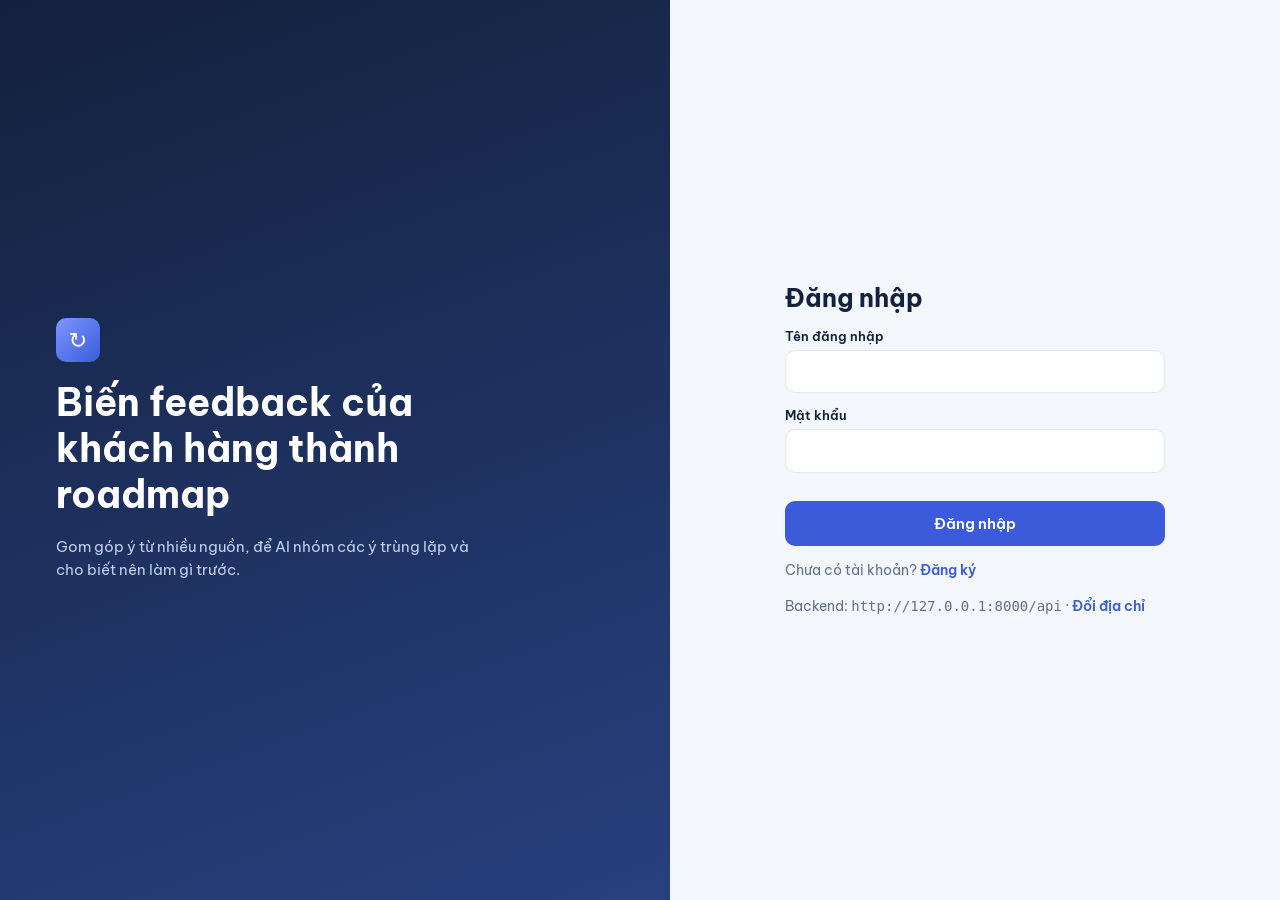
==== Frontend/index.html @ 5687d43e "Update feedback_03" ====
<!doctype html>
<html lang="vi">
<head>
<meta charset="utf-8">
<meta name="viewport" content="width=device-width,initial-scale=1">
<title>FeedLoop – Quản lý feedback sản phẩm</title>
<link href="https://fonts.googleapis.com/css2?family=Be+Vietnam+Pro:wght@400;500;600;700&display=swap" rel="stylesheet">
    <link rel="stylesheet" href="css/style.css">

</head>

<body>

<div id="auth" class="auth" hidden></div>

<div id="app" class="app" hidden>
    <aside class="side">
        <div class="brand"><span class="logo">↻</span>FeedLoop</div>
        <nav id="nav"></nav>
        <div class="me">
            <b id="meName"></b>
            <span id="meRole"></span><br>
            <button onclick="logout()">Đăng xuất</button>
        </div>
    </aside>
    <main class="main" id="main"></main>
</div>

<div id="modal" class="modal" hidden></div>

<script src="js/core.js"></script>
<script src="js/feedback.js"></script>
<script src="js/roadmap.js"></script>
<script src="js/ai.js"></script>
<script src="js/app.js"></script>

</body>
</html>
---- Frontend/css/style.css ----
:root{--bg:#f3f6fa;--ink:#14213d;--mut:#64708a;--line:#e2e8f1;--pri:#3b5bdb;--pri2:#e7ecff;--bad:#d6455d;--r:14px}
*{box-sizing:border-box;margin:0}
[hidden]{display:none!important}
body{font:15px/1.55 'Be Vietnam Pro',system-ui,sans-serif;background:var(--bg);color:var(--ink)}
button,input,select,textarea{font:inherit;color:inherit}
a{color:inherit;text-decoration:none}
:focus-visible{outline:2px solid var(--pri);outline-offset:2px}
h1{font-size:25px;line-height:1.25}
h3{font-size:16px;margin-bottom:12px}
.sub{color:var(--mut);margin:2px 0 20px}
.app{display:grid;grid-template-columns:240px 1fr;min-height:100vh}
.side{background:var(--ink);color:#cdd6ec;padding:22px 14px;display:flex;flex-direction:column;gap:4px;position:sticky;top:0;height:100vh}
.brand{font-weight:700;font-size:20px;color:#fff;padding:0 10px 18px;display:flex;gap:10px;align-items:center}
.logo{width:32px;height:32px;border-radius:10px;background:linear-gradient(135deg,#7c97ff,#3b5bdb);display:grid;place-items:center;font-size:16px}
.side nav a{display:block;padding:10px 12px;border-radius:10px;font-weight:500}
.side nav a:hover{background:#ffffff14}.side nav a.on{background:var(--pri);color:#fff}
.me{margin-top:auto;padding:12px;border-radius:12px;background:#ffffff12;font-size:13px}
.me b{display:block;color:#fff}.me button{margin-top:8px;background:none;border:1px solid #ffffff40;color:#fff;border-radius:8px;padding:4px 10px;cursor:pointer}
.main{padding:30px 36px;max-width:1180px;width:100%}
.top{display:flex;justify-content:space-between;gap:12px;align-items:flex-start;flex-wrap:wrap}
.card{background:#fff;border:1px solid var(--line);border-radius:var(--r);padding:18px}
.grid{display:grid;gap:14px}.g4{grid-template-columns:repeat(auto-fit,minmax(160px,1fr))}.g2{grid-template-columns:repeat(auto-fit,minmax(320px,1fr))}
.stat b{display:block;font-size:30px;line-height:1.1}.stat span{color:var(--mut);font-size:13px}
.btn{border:0;background:var(--pri);color:#fff;padding:9px 16px;border-radius:10px;font-weight:600;cursor:pointer}
.btn:hover{filter:brightness(1.1)}.btn:disabled{opacity:.6;cursor:wait}
.btn.ghost{background:var(--pri2);color:var(--pri)}.btn.bad{background:#fdebee;color:var(--bad)}
input,select,textarea{border:1px solid var(--line);background:#fff;border-radius:10px;padding:9px 12px;width:100%}
label{display:block;font-weight:600;font-size:13px;margin:12px 0 4px}
.bar{display:flex;gap:10px;flex-wrap:wrap;margin-bottom:16px}.bar>*{width:auto;flex:1;min-width:150px}.bar input{flex:2}
.row{display:flex;gap:14px;align-items:center;padding:14px 16px;border-bottom:1px solid var(--line);cursor:pointer}
.row:last-child{border:0}.row:hover{background:#f7f9ff}.row .t{flex:1;min-width:0}.row .t b{display:block}
.row .t span{color:var(--mut);font-size:13px}
.vote{border:1px solid var(--line);background:#fff;border-radius:10px;min-width:56px;padding:6px 8px;text-align:center;cursor:pointer;font-weight:700;line-height:1.25}
.vote small{display:block;font-weight:400;color:var(--mut);font-size:11px}.vote:hover{border-color:var(--pri);color:var(--pri)}
.chip{display:inline-block;padding:2px 10px;border-radius:99px;font-size:12px;font-weight:600;white-space:nowrap}
.tag{display:inline-block;background:#eef1f6;color:var(--mut);padding:2px 9px;border-radius:7px;font-size:12px;margin:0 4px 4px 0}
.tag u{cursor:pointer;margin-left:5px;text-decoration:none}
.hb{display:grid;grid-template-columns:120px 1fr 28px;gap:10px;align-items:center;margin:9px 0;font-size:13px}
.hb i{display:block;height:10px;border-radius:6px;min-width:3px}.hb em{font-style:normal;text-align:right;font-weight:600}
.mini{display:flex;gap:10px;padding:8px 0;border-bottom:1px solid var(--line)}.mini:last-child{border:0}.mini b{color:var(--pri);min-width:26px}
.split{display:grid;grid-template-columns:minmax(0,1fr) 290px;gap:14px;margin-top:12px}
.body{white-space:pre-wrap;margin:14px 0}
.back{color:var(--pri);font-weight:600}
.kan{display:grid;grid-template-columns:repeat(auto-fit,minmax(240px,1fr));gap:14px;align-items:start}
.col{background:#e8edf6;border-radius:var(--r);padding:12px}.col h3{margin:0 0 4px;display:flex;justify-content:space-between}
.kc{background:#fff;border:1px solid var(--line);border-radius:10px;padding:12px;margin-top:10px;display:block}
.kc small{color:var(--mut)}
.seg{display:inline-flex;background:#e8edf6;border-radius:10px;padding:3px;margin-bottom:16px}
.seg button{border:0;background:none;padding:7px 16px;border-radius:8px;cursor:pointer;font-weight:600;color:var(--mut)}
.seg button.on{background:#fff;color:var(--ink);box-shadow:0 1px 3px #0001}
table{width:100%;border-collapse:collapse}td,th{padding:10px 12px;border-bottom:1px solid var(--line);text-align:left;font-size:14px}
th{color:var(--mut);font-weight:600;font-size:13px}td select{width:auto}
.empty{color:var(--mut);padding:24px;text-align:center}
.auth{display:grid;grid-template-columns:1.1fr 1fr;min-height:100vh}
.hero{background:linear-gradient(160deg,#14213d,#27407f);color:#fff;padding:56px;display:flex;flex-direction:column;justify-content:center;gap:18px}
.hero h2{font-size:38px;line-height:1.2;max-width:460px}.hero p{color:#c3cff0;max-width:420px}
.form{display:grid;place-items:center;padding:30px}.form form{width:min(380px,100%)}
.form .btn{width:100%;margin-top:18px;padding:11px}.form p{margin-top:14px;color:var(--mut);font-size:14px}.form a{color:var(--pri);font-weight:600;cursor:pointer}
.err{color:var(--bad);font-size:14px;margin-top:10px}
.modal{position:fixed;inset:0;background:#14213d99;display:grid;place-items:center;padding:16px;z-index:9}
.modal .card{width:min(540px,100%);max-height:92vh;overflow:auto}
.toast{position:fixed;bottom:22px;left:50%;transform:translateX(-50%);background:var(--ink);color:#fff;padding:11px 20px;border-radius:12px;z-index:20}
.toast.bad{background:var(--bad)}
@media(max-width:820px){
.app{grid-template-columns:1fr}.side{position:static;height:auto;flex-direction:row;flex-wrap:wrap;align-items:center;padding:12px}
.brand{padding:0 8px 0 0}.side nav{display:flex;gap:2px;overflow:auto;flex:1}.side nav a{white-space:nowrap;padding:8px 10px}.me{display:none}
.main{padding:20px 16px}.split{grid-template-columns:1fr}.auth{grid-template-columns:1fr}.hero{padding:30px}.hero h2{font-size:28px}
}
@media(prefers-reduced-motion:reduce){*{transition:none!important}}
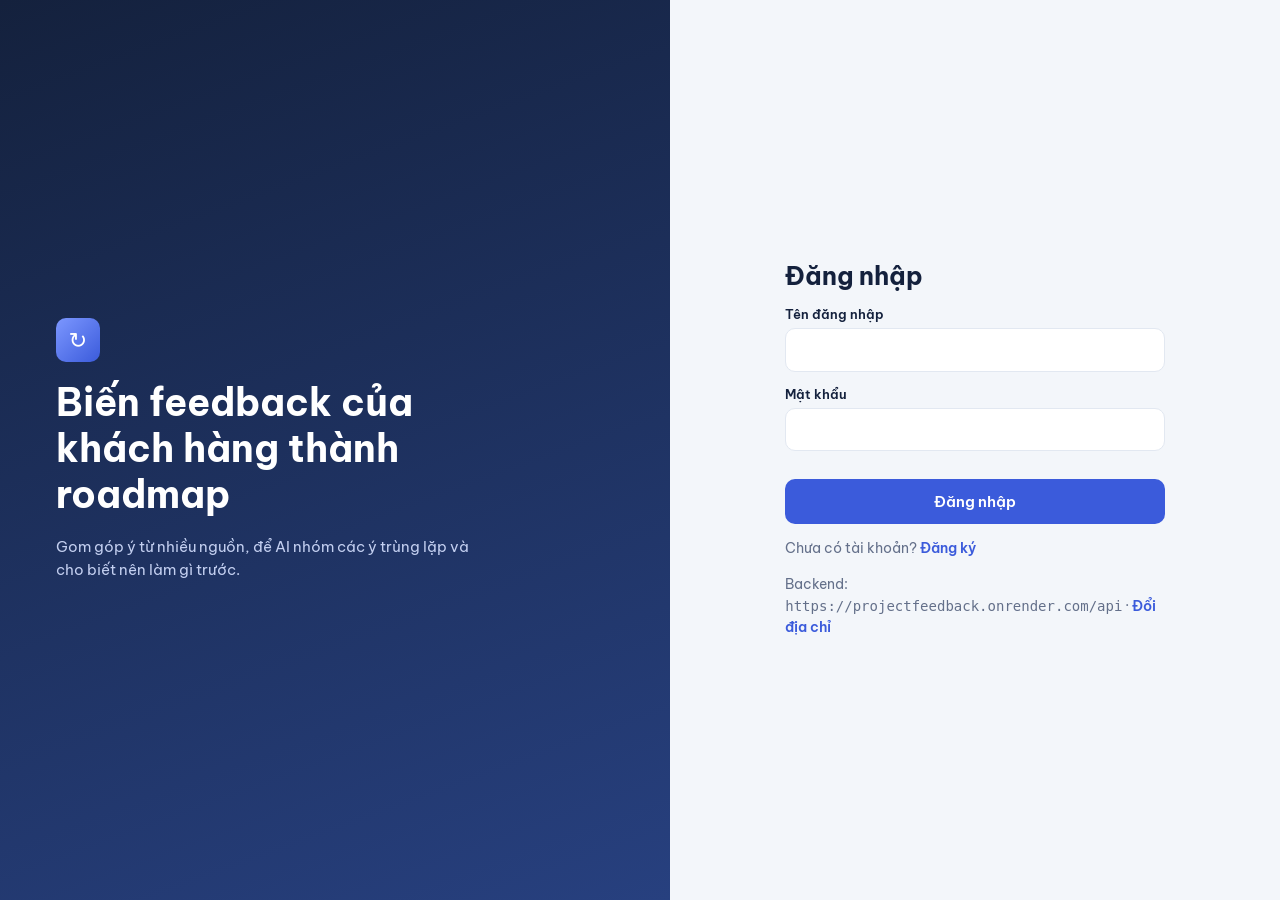
==== commit 752782b4: "New Update feedback" ====
--- a/Frontend/index.html
+++ b/Frontend/index.html
@@ -23,6 +23,9 @@
             <button onclick="logout()">Đăng xuất</button>
         </div>
     </aside>
+    <a href="products.html" target="_blank" class="customer-link">
+    Xem trang khách hàng
+</a>
     <main class="main" id="main"></main>
 </div>
 
--- a/Frontend/css/style.css
+++ b/Frontend/css/style.css
@@ -68,3 +68,23 @@
 .main{padding:20px 16px}.split{grid-template-columns:1fr}.auth{grid-template-columns:1fr}.hero{padding:30px}.hero h2{font-size:28px}
 }
 @media(prefers-reduced-motion:reduce){*{transition:none!important}}
+
+.customer-link {
+    position: fixed;
+    top: 18px;
+    right: 25px;
+    z-index: 1000;
+
+    padding: 10px 16px;
+    border-radius: 8px;
+
+    background: #5265e8;
+    color: white;
+    text-decoration: none;
+    font-weight: 600;
+    font-size: 13px;
+}
+
+.customer-link:hover {
+    background: #4052cf;
+}
